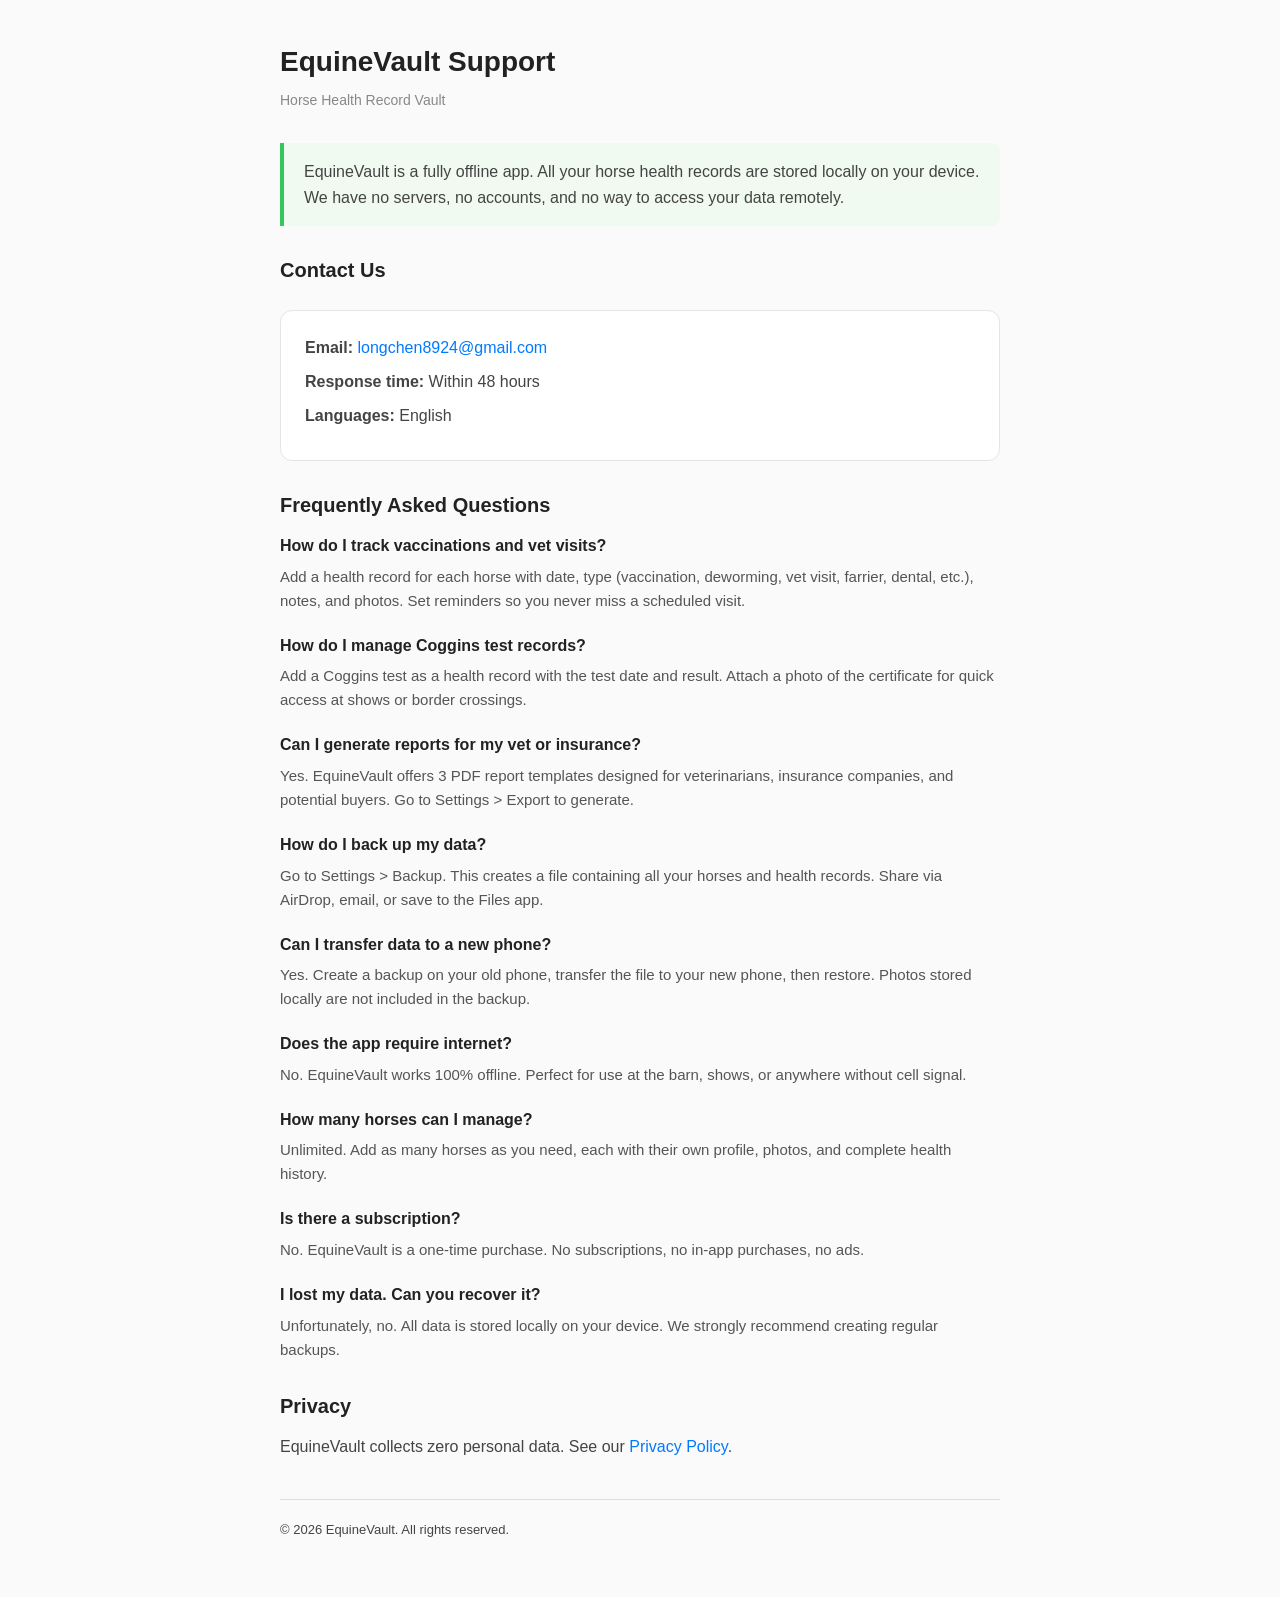
==== equinevault.html @ bec9d9a2 "Add files via upload" ====
<!DOCTYPE html>
<html lang="en">
<head>
<meta charset="UTF-8">
<meta name="viewport" content="width=device-width, initial-scale=1.0">
<title>EquineVault - Support</title>
<style>
  *{margin:0;padding:0;box-sizing:border-box}
  body{font-family:-apple-system,BlinkMacSystemFont,"Segoe UI",Roboto,Helvetica,Arial,sans-serif;background:#fafafa;color:#333;line-height:1.6;padding:40px 20px}
  .container{max-width:720px;margin:0 auto}
  h1{font-size:28px;color:#222;margin-bottom:4px}
  .subtitle{font-size:14px;color:#888;margin-bottom:32px}
  h2{font-size:20px;color:#222;margin:28px 0 12px}
  p{margin-bottom:16px;color:#444}
  .highlight{background:#f0faf0;border-left:4px solid #34c759;padding:16px 20px;margin:24px 0;border-radius:0 8px 8px 0}
  .highlight p{margin-bottom:0}
  a{color:#007aff;text-decoration:none}
  a:hover{text-decoration:underline}
  .contact-card{background:#fff;border:1px solid #e5e5e5;border-radius:12px;padding:24px;margin:24px 0}
  .contact-card p{margin-bottom:8px}
  .faq-item{margin-bottom:20px}
  .faq-item h3{font-size:16px;color:#222;margin-bottom:6px}
  .faq-item p{font-size:15px;color:#555;margin-bottom:0}
  .footer{margin-top:40px;padding-top:20px;border-top:1px solid #ddd;font-size:13px;color:#999}
</style>
</head>
<body>
<div class="container">
<h1>EquineVault Support</h1>
<p class="subtitle">Horse Health Record Vault</p>

<div class="highlight">
  <p>EquineVault is a fully offline app. All your horse health records are stored locally on your device. We have no servers, no accounts, and no way to access your data remotely.</p>
</div>

<h2>Contact Us</h2>
<div class="contact-card">
  <p><strong>Email:</strong> <a href="mailto:longchen8924@gmail.com">longchen8924@gmail.com</a></p>
  <p><strong>Response time:</strong> Within 48 hours</p>
  <p><strong>Languages:</strong> English</p>
</div>

<h2>Frequently Asked Questions</h2>

<div class="faq-item">
  <h3>How do I track vaccinations and vet visits?</h3>
  <p>Add a health record for each horse with date, type (vaccination, deworming, vet visit, farrier, dental, etc.), notes, and photos. Set reminders so you never miss a scheduled visit.</p>
</div>

<div class="faq-item">
  <h3>How do I manage Coggins test records?</h3>
  <p>Add a Coggins test as a health record with the test date and result. Attach a photo of the certificate for quick access at shows or border crossings.</p>
</div>

<div class="faq-item">
  <h3>Can I generate reports for my vet or insurance?</h3>
  <p>Yes. EquineVault offers 3 PDF report templates designed for veterinarians, insurance companies, and potential buyers. Go to Settings > Export to generate.</p>
</div>

<div class="faq-item">
  <h3>How do I back up my data?</h3>
  <p>Go to Settings > Backup. This creates a file containing all your horses and health records. Share via AirDrop, email, or save to the Files app.</p>
</div>

<div class="faq-item">
  <h3>Can I transfer data to a new phone?</h3>
  <p>Yes. Create a backup on your old phone, transfer the file to your new phone, then restore. Photos stored locally are not included in the backup.</p>
</div>

<div class="faq-item">
  <h3>Does the app require internet?</h3>
  <p>No. EquineVault works 100% offline. Perfect for use at the barn, shows, or anywhere without cell signal.</p>
</div>

<div class="faq-item">
  <h3>How many horses can I manage?</h3>
  <p>Unlimited. Add as many horses as you need, each with their own profile, photos, and complete health history.</p>
</div>

<div class="faq-item">
  <h3>Is there a subscription?</h3>
  <p>No. EquineVault is a one-time purchase. No subscriptions, no in-app purchases, no ads.</p>
</div>

<div class="faq-item">
  <h3>I lost my data. Can you recover it?</h3>
  <p>Unfortunately, no. All data is stored locally on your device. We strongly recommend creating regular backups.</p>
</div>

<h2>Privacy</h2>
<p>EquineVault collects zero personal data. See our <a href="https://maxchen8924-max.github.io/privacy-policy/equinevault.html">Privacy Policy</a>.</p>

<div class="footer"><p>&copy; 2026 EquineVault. All rights reserved.</p></div>
</div>
</body>
</html>
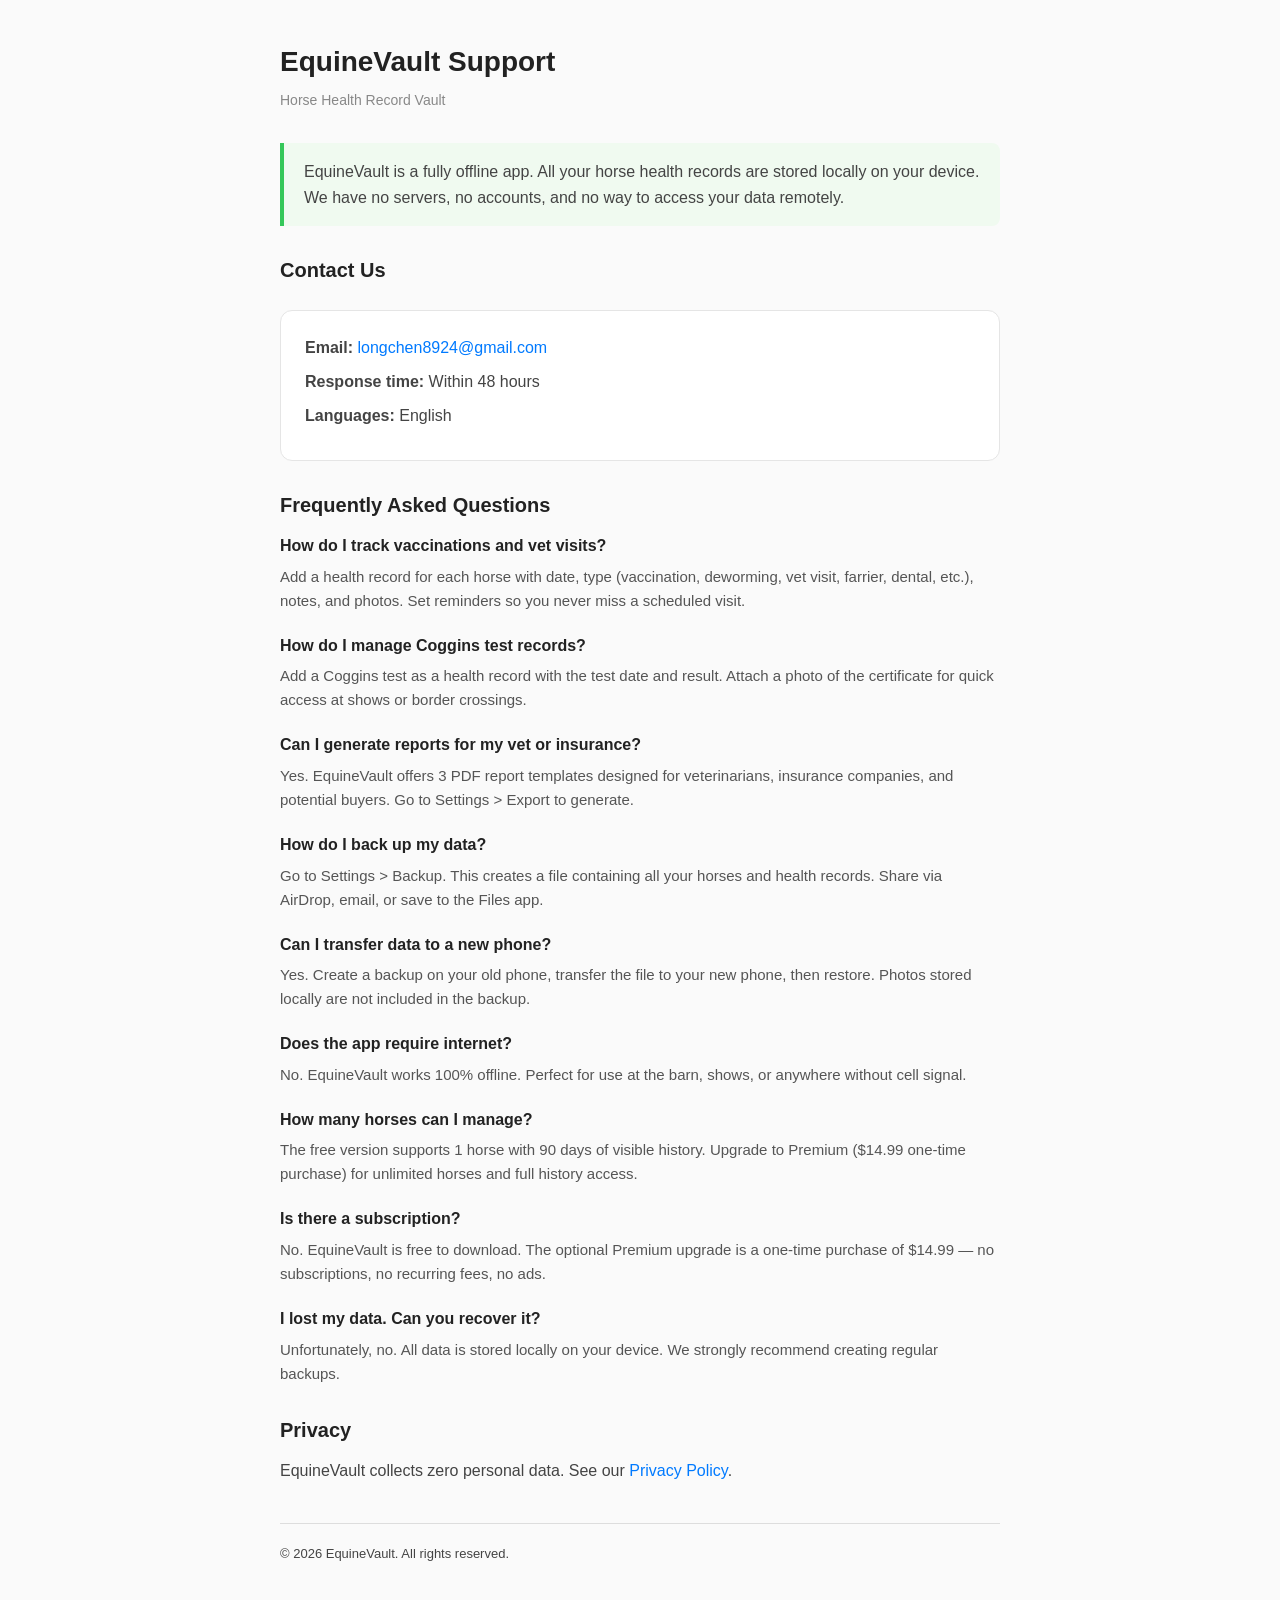
==== commit c109d142: "Add files via upload" ====
--- a/equinevault.html
+++ b/equinevault.html
@@ -74,12 +74,12 @@
 
 <div class="faq-item">
   <h3>How many horses can I manage?</h3>
-  <p>Unlimited. Add as many horses as you need, each with their own profile, photos, and complete health history.</p>
+  <p>The free version supports 1 horse with 90 days of visible history. Upgrade to Premium ($14.99 one-time purchase) for unlimited horses and full history access.</p>
 </div>
 
 <div class="faq-item">
   <h3>Is there a subscription?</h3>
-  <p>No. EquineVault is a one-time purchase. No subscriptions, no in-app purchases, no ads.</p>
+  <p>No. EquineVault is free to download. The optional Premium upgrade is a one-time purchase of $14.99 — no subscriptions, no recurring fees, no ads.</p>
 </div>
 
 <div class="faq-item">
